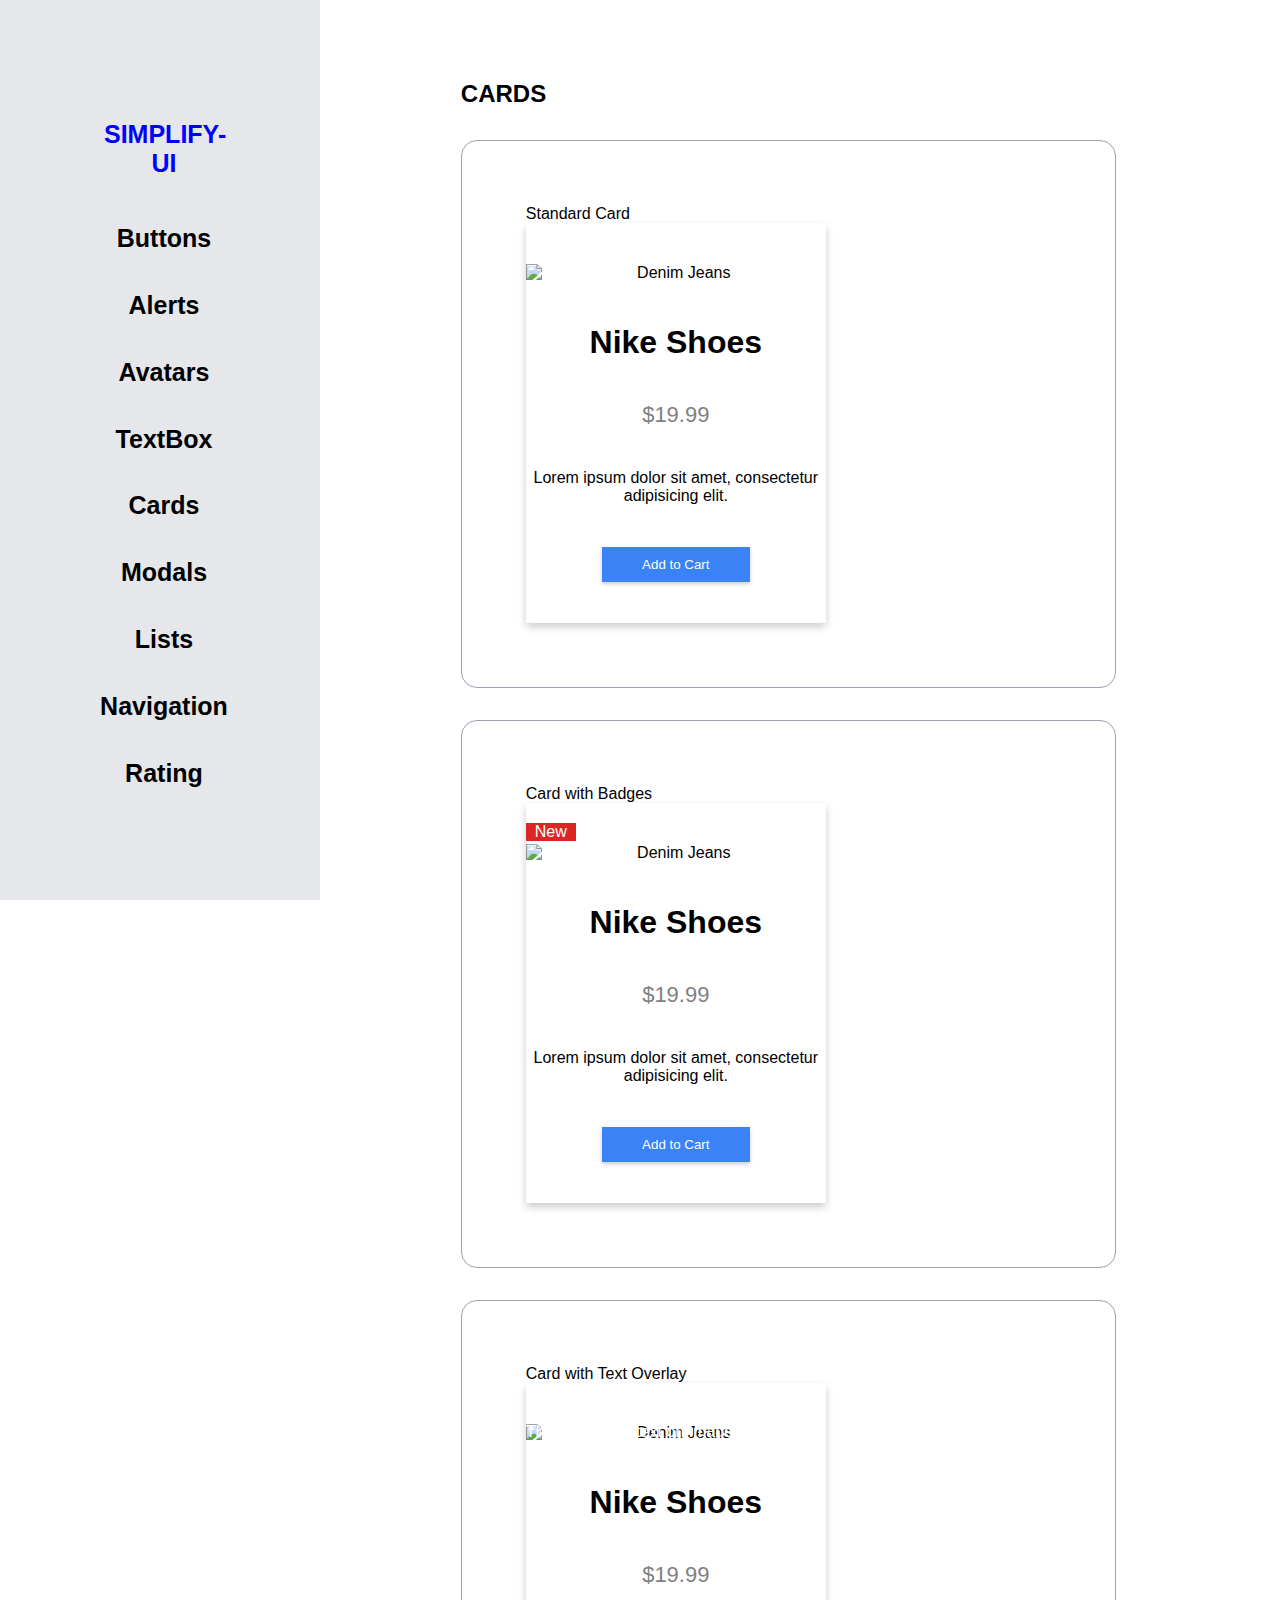
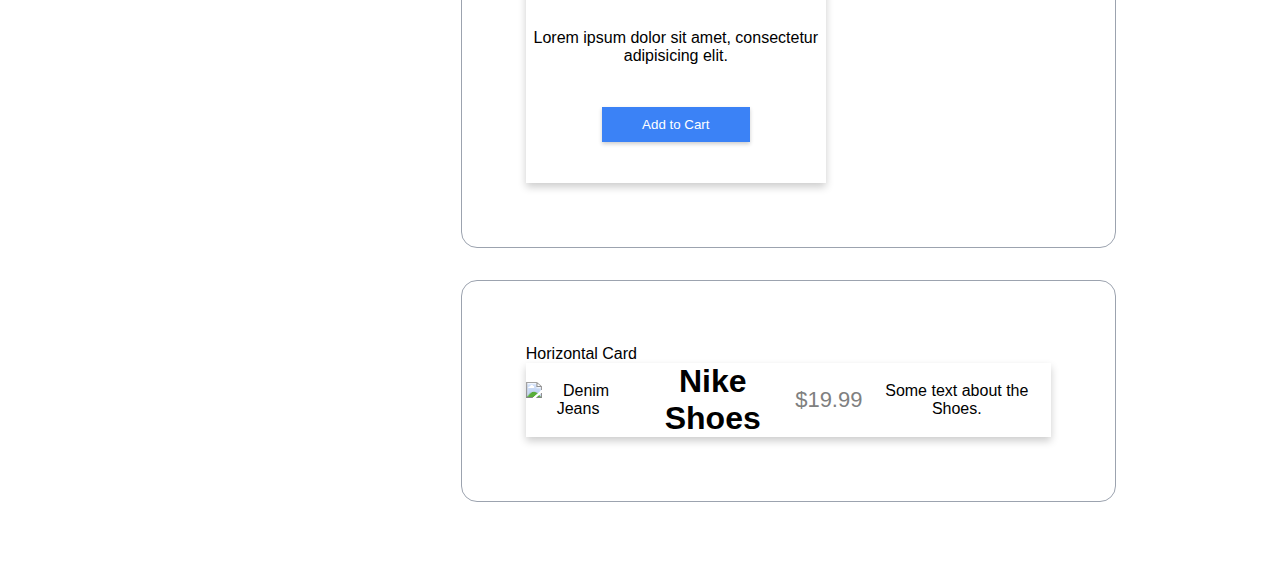
==== card.html @ a18bec61 "commit add new forms" ====
<!DOCTYPE html>
<html lang="en">
  <head>
    <meta charset="UTF-8" />
    <meta http-equiv="X-UA-Compatible" content="IE=edge" />
    <meta name="viewport" content="width=device-width, initial-scale=1.0" />
    <title>Document</title>
    <link rel="stylesheet" href="./styles.css" />
  </head>
  <body>
    <div class="sidenav">
      <a href="index.html" class="home-link">SIMPLIFY-UI</a>
      <a href="buttons.html">Buttons</a>
      <a href="alerts.html">Alerts</a>
      <a href="avatar.html">Avatars</a>
      <a href="textbox.html">TextBox</a>
      <a href="card.html">Cards</a>
      <a href="modal.html">Modals</a>
      <a href="list.html">Lists</a>
      <a href="navigation.html">Navigation</a>
      <a href="rating.html">Rating</a>
    </div>

    <div class="container">
      <div class="main">
        <h2>CARDS</h2>

        <div class="cont-ele">
          <p>Standard Card</p>
          <div class="card-prd">
            <img
              src="https://images.unsplash.com/photo-1580906853149-f82f7601d205?ixid=MXwxMjA3fDB8MHxzZWFyY2h8M3x8YXBwYXJlbHxlbnwwfHwwfA%3D%3D&ixlib=rb-1.2.1&auto=format&fit=crop&w=500&q=60"
              alt="Denim Jeans"
              style="width: 100%"
            />
            <h1>Nike Shoes</h1>
            <p class="price">$19.99</p>
            <p>Lorem ipsum dolor sit amet, consectetur adipisicing elit.</p>
            <p><button class="primary-button">Add to Cart</button></p>
          </div>
        </div>

        <div class="cont-ele">
          <p>Card with Badges</p>
          <div class="card-prd">
            <img
              src="https://images.unsplash.com/photo-1580906853149-f82f7601d205?ixid=MXwxMjA3fDB8MHxzZWFyY2h8M3x8YXBwYXJlbHxlbnwwfHwwfA%3D%3D&ixlib=rb-1.2.1&auto=format&fit=crop&w=500&q=60"
              alt="Denim Jeans"
              style="width: 100%"
            />
            <span class="card-badge">New</span>
            <h1>Nike Shoes</h1>
            <p class="price">$19.99</p>
            <p>Lorem ipsum dolor sit amet, consectetur adipisicing elit.</p>
            <p><button class="primary-button">Add to Cart</button></p>
          </div>
        </div>

        <div class="cont-ele">
          <p>Card with Text Overlay</p>
          <div class="card-prd">
            <img
              src="https://images.unsplash.com/photo-1580906853149-f82f7601d205?ixid=MXwxMjA3fDB8MHxzZWFyY2h8M3x8YXBwYXJlbHxlbnwwfHwwfA%3D%3D&ixlib=rb-1.2.1&auto=format&fit=crop&w=500&q=60"
              alt="Denim Jeans"
              style="width: 100%"
            />
            <span class="card-badge-text">This is Overlay text on Image</span>
            <h1>Nike Shoes</h1>
            <p class="price">$19.99</p>
            <p>Lorem ipsum dolor sit amet, consectetur adipisicing elit.</p>
            <p><button class="primary-button">Add to Cart</button></p>
          </div>
        </div>

        <div class="cont-ele">
          <p>Horizontal Card</p>
          <div class="card-prd-horz">
            <img
              src="https://images.unsplash.com/photo-1580906853149-f82f7601d205?ixid=MXwxMjA3fDB8MHxzZWFyY2h8M3x8YXBwYXJlbHxlbnwwfHwwfA%3D%3D&ixlib=rb-1.2.1&auto=format&fit=crop&w=500&q=60"
              alt="Denim Jeans"
            />

            <h1>Nike Shoes</h1>
            <p class="price">$19.99</p>
            <p>Some text about the Shoes.</p>
          </div>
        </div>
      </div>
    </div>
  </body>
</html>
---- styles.css ----
* {
    margin: 0;
    padding: 0;
    box-sizing: border-box;
    font-family: Arial,
        Helvetica,
        sans-serif;

}






.list {
    width: 100%;

}

.list .list-item {
    width: 600px;
    height: 50px;
    border: 1px solid #9CA3AF;
    list-style: none;
    border-radius: 5px;
    ;
    margin: 1rem;
    text-align: center;
    background: #D1D5DB;
}

.list .list-item:hover {
    box-shadow: 5px 10px 8px #888888;
}


.list .list-item-stacked {
    width: 600px;
    height: 50px;
    border: 0.1px solid #9CA3AF;
    list-style: none;
    border-radius: 5px;
    text-align: center;
    background: #D1D5DB;
}

.list .list-item-stacked:hover {
    box-shadow: 2px 5px 4px #888888;
}



.modal {
    border: 1px solid black;
    display: flex;
    flex-direction: column;
    justify-content: space-evenly;
    align-items: center;
    height: 150px;
    width: 400px;
    /* display: none; */

    /* Full width */

    /* Full height */
}

.card-prd-horz {
    box-shadow: 0 4px 8px 0 rgba(0, 0, 0, 0.2);
    /* width: 500px; */
    /* margin: auto; */
    text-align: center;
    font-family: arial;
    max-height: 400px;
    display: flex;
    /* flex-direction: column; */
    justify-content: space-evenly;
    align-items: center;
    /* position: relative; */
}

.card-prd-horz .price {
    color: grey;
    font-size: 22px;
}

.card-prd-horz:hover {
    box-shadow: 5px 10px 8px #888888;
}

.card-prd {
    box-shadow: 0 4px 8px 0 rgba(0, 0, 0, 0.2);
    max-width: 300px;
    /* margin: auto; */
    text-align: center;
    font-family: arial;
    height: 400px;
    display: flex;
    flex-direction: column;
    justify-content: space-evenly;
    position: relative;
}

.card-prd:hover {
    box-shadow: 5px 10px 8px #888888;
}

.card-prd .price {
    color: grey;
    font-size: 22px;
}

.card-prd .card-badge {
    position: absolute;
    top: 20px;
    left: 0;
    color: white;
    background: #DC2626;
    width: 50px;
}

.card-prd .card-badge-text {
    position: absolute;
    top: 40px;
    left: 0;
    color: white;
    /* background: #DC2626; */
    /* width: 50px; */
}



.sidenav {
    width: 25%;
    height: 100vh;
    background-color: #E5E7EB;
    /* background-image: linear-gradient(160deg, #0093E9 0%, #80D0C7 100%); */
    /* color: black; */
    position: fixed;
    display: flex;
    flex-direction: column;
    text-align: center;
    padding: 5rem;
    justify-content: space-evenly;
}

.sidenav a {
    /* margin: 2rem; */
    text-decoration: none;
    padding: 6px 8px 6px 16px;
    text-decoration: none;
    font-size: 25px;
    color: black;
    font-weight: bold;

}

.sidenav a:hover {
    color: #2563EB;
}


/* Style page content */
.main {
    margin-left: 20%;
    /* Same as the width of the sidebar */
    padding: 5rem 0px;
    /* border: 1px solid black; */
    /* margin-top: 3rem; */
}


.sidenav .home-link {
    color: blue;
    margin: 0.5rem;
}


.container {
    margin-left: 20%;
    /* border:1px solid black; */
    /* display: flex; */
    /* text-align: center; */
    /* align-items: center; */
    /* height: 100vh; */


}

.cont-index {
    margin-left: 25%;
    display: flex;
    flex-direction: column;
    /* justify-content: space-around; */
    /* align-items: center; */
    height: 100vh;
    background-image: url('https://blog.creatopy.com/wp-content/uploads/2020/04/Poster-Examples.png');
    color: #DC2626;
    font-weight: bold;
    font-size: 20px;
    /* border: 1px solid red; */
}

.cont-index .cont-head {
    /* justify-content: flex-start; */
    margin-left: 4rem;
    margin-top: 2rem;
    ;
    /* background: white; */
    width: fit-content;
    border-radius: 0.5rem;
}



.cont-ele {
    margin-top: 2rem;
    border: 1px solid #9CA3AF;
    border-radius: 1rem;
    padding: 4rem;
    width: 80%;
}

.cont-ele-link {
    margin-top: 0.5rem;
}

.navbar {
    margin: 0;
    padding: 0;
    list-style-type: none;
    display: flex;
    background: #3B82F6;
    position: sticky;
    top: 0;
}

li a {
    display: block;
    color: white;
    text-align: center;
    padding: 1rem 1rem;
    text-decoration: none;
}

li a:hover {
    background-color: white;
    color: #3B82F6;
}


.input-container {
    width: 70%;
    border-radius: 5px;
    background-color: #f2f2f2;
    padding: 20px;
}

.input-text {
    width: 300px;
    padding: 12px 20px;
    margin: 8px 0;
    display: inline-block;
    border: 1px solid #ccc;
    border-radius: 4px;

}



.primary-alert {
    background: #BFDBFE;
    padding: 10px;
    margin: 1rem 1rem;
    border-radius: 0.2rem;
}

.primary-alert p {
    margin: auto auto;
    padding: 2px 2px;
    font-size: 1rem;

}

.secondary-alert {
    background: #E5E7EB;
    padding: 10px;
    margin: 1rem 1rem;
    border-radius: 0.2rem;
}

.secondary-alert p {
    margin: auto auto;
    padding: 2px 2px;
    font-size: 1rem;

}


.warning-alert {
    background: #FDE68A;
    padding: 10px;
    margin: 1rem 1rem;
    border-radius: 0.2rem;
}

.warning-alert p {
    margin: auto auto;
    padding: 2px 2px;
    font-size: 1rem;

}


.success-alert {
    background: #A7F3D0;
    padding: 10px;
    margin: 1rem 1rem;
    border-radius: 0.2rem;
}

.success-alert p {
    margin: auto auto;
    padding: 2px 2px;
    font-size: 1rem;

}


.danger-alert {
    background: #FECACA;
    padding: 10px;
    margin: 1rem 1rem;
    border-radius: 0.2rem;
}

.danger-alert p {
    margin: auto auto;
    padding: 2px 2px;
    font-size: 1rem;

}


.avatar-bdg {
    background-color: #555;
    color: white;
    text-decoration: none;
    /* padding: 15px 26px; */
    position: relative;
    display: inline-block;
    border-radius: 50%;
    width: 80px;
    height: 80px;
}



.avatar-bdg .badge-online {
    position: absolute;
    bottom: 0px;
    right: 10px;
    /* padding: 5px 10px; */
    border-radius: 50%;
    background: #10B981;
    color: white;
    height: 1rem;
    width: 1rem
}

.avatar-bdg .badge-busy {
    position: absolute;
    bottom: 0px;
    right: 10px;
    /* padding: 5px 10px; */
    border-radius: 50%;
    background: #DC2626;
    color: white;
    height: 1rem;
    width: 1rem
}

.avatar-bdg .badge-offline {
    position: absolute;
    bottom: 0px;
    right: 10px;
    /* padding: 5px 10px; */
    border-radius: 50%;
    background: #9CA3AF;
    color: white;
    height: 1rem;
    width: 1rem
}


.avatarImage-small {
    width: 60px;
    height: 60px;
    border-radius: 50%;
}

.avatarImage-medium {
    width: 80px;
    height: 80px;
    border-radius: 50%;
}

.avatarImage-large {
    width: 100px;
    height: 130px;
    border-radius: 50%;
}



.rating {
    background-color: #059669;
    color: white;
    border: 1px solid #059669;

    font-weight: bold;
}

.primary-button {
    background: #3B82F6;
    color: #fff;
    box-shadow: 0 2px 4px 0 rgb(0 0 0 / 20%);
    border: none;
    cursor: pointer;
    /* border-radius: 1rem; */
    height: 35px;
    padding: 5px 40px;
    font-family: "Sofia",
        sans-serif;
    outline: none;

}

.primary-button:hover {
    background-color: #2563EB;
}

.secondary-button {
    background: #6B7280;
    color: #fff;
    box-shadow: 0 2px 4px 0 rgb(0 0 0 / 20%);
    border: none;
    cursor: pointer;
    /* border-radius: 1rem; */
    height: 35px;
    padding: 5px 40px;
    font-family: "Sofia",
        sans-serif;

}

.warning-button {
    background: #FBBF24;
    color: #fff;
    box-shadow: 0 2px 4px 0 rgb(0 0 0 / 20%);
    border: none;
    cursor: pointer;
    /* border-radius: 1rem; */
    height: 35px;
    padding: 5px 40px;
    font-family: "Sofia",
        sans-serif;

}

.success-button {
    background: #059669;
    color: #fff;
    box-shadow: 0 2px 4px 0 rgb(0 0 0 / 20%);
    border: none;
    cursor: pointer;
    /* border-radius: 1rem; */
    height: 35px;
    padding: 5px 40px;
    font-family: "Sofia",
        sans-serif;

}

.danger-button {
    background: #DC2626;
    color: #fff;
    box-shadow: 0 2px 4px 0 rgb(0 0 0 / 20%);
    border: none;
    cursor: pointer;
    /* border-radius: 1rem; */
    height: 35px;
    padding: 5px 40px;
    font-family: "Sofia",
        sans-serif;

}



.link-button {
    background: #3B82F6;
    color: #fff;
    box-shadow: 0 2px 4px 0 rgb(0 0 0 / 20%);
    cursor: pointer;
    padding: 8px 40px;
    border: none;
    text-decoration: none;
    font-family: "Sofia",
        sans-serif;
    /* height: 35px; */
    margin: 5px;
}








/* .container{
    background-color: turquoise;
    display: flex;
    flex-direction: row;
    flex-direction: column;
    flex-direction: row-reverse;
    flex-direction: row;
} */
.card {

    border: 1px solid black;
    padding: 1rem;

}

.flex1 {
    flex-grow: 1
}

.flex2 {
    flex-grow: 1
}

.flex3 {
    flex-grow: 0.2
}

/* Use FLEX in Container 
Then Use Justify-Content to adjust Items Horizontly 
Use Align Items to Adjust Items Vertically  

FLEX WRAP is also useful - Check it out
*/


/* - Align items is `stretch` by default. - Other options are `stretch|center|flex-start|flex-end|baseline|` - Now,
alignment can be controlled from both parent and child - Parent: `align-items: center` - Child: `align-self: auto|stretch|center|flex-start|flex-end|baseline|` */

.container2 {
    background-color: yellow;
    display: flex;
    /* justify-content: flex-end;
    justify-content: flex-start;
    /* justify-content: space-between; */
    justify-content: space-around;
    /* justify-content:center; */
    /* align-items:flex-start; */
    align-items: center;
    height: 60vh;
    border: 1px solid red;
}

.card2 {
    width: 30%;
    border: 1px solid black;
    padding: 2rem;
    background: rgb(117, 86, 228);
    /* align-self: center; */
}

.card3 {
    align-self: flex-end;
}

@media(max-width:700px) {
    .container2 {
        display: flex;
        flex-direction: column;
        background: rgb(20, 220, 127);
        justify-content: flex-start;
        align-items: center;

    }

    .card2 {
        width: 100%;
    }

}

.cont-card {
    border: 1px solid black;
    width: 20%;
    height: 300px;
    padding: 1rem;
    display: flex;
    flex-direction: column;
    /* align-items: center; */
    justify-content: space-evenly;

}

.cont-card2 {
    border: 1px solid black;
    width: 20%;
    height: 700px;
    padding: 2rem;
    display: flex;
    flex-direction: column;
    /* align-items: center; */
    justify-content: space-evenly;

}



/* POSITION : STATIC (Default ), Absolute , Realtive, FIXED , STICKY  */

/* Static - Normal Position */
/* Relative - Move top/right/bottom/left Relative to its Normal/Original position  */
/* Absolute - Move top/right/bottom/left Relative to its PARENT(Body/Container) position  */
/* Fixed: Postion remain Fixed relative to the Brower Window */
/* Sticky :  */
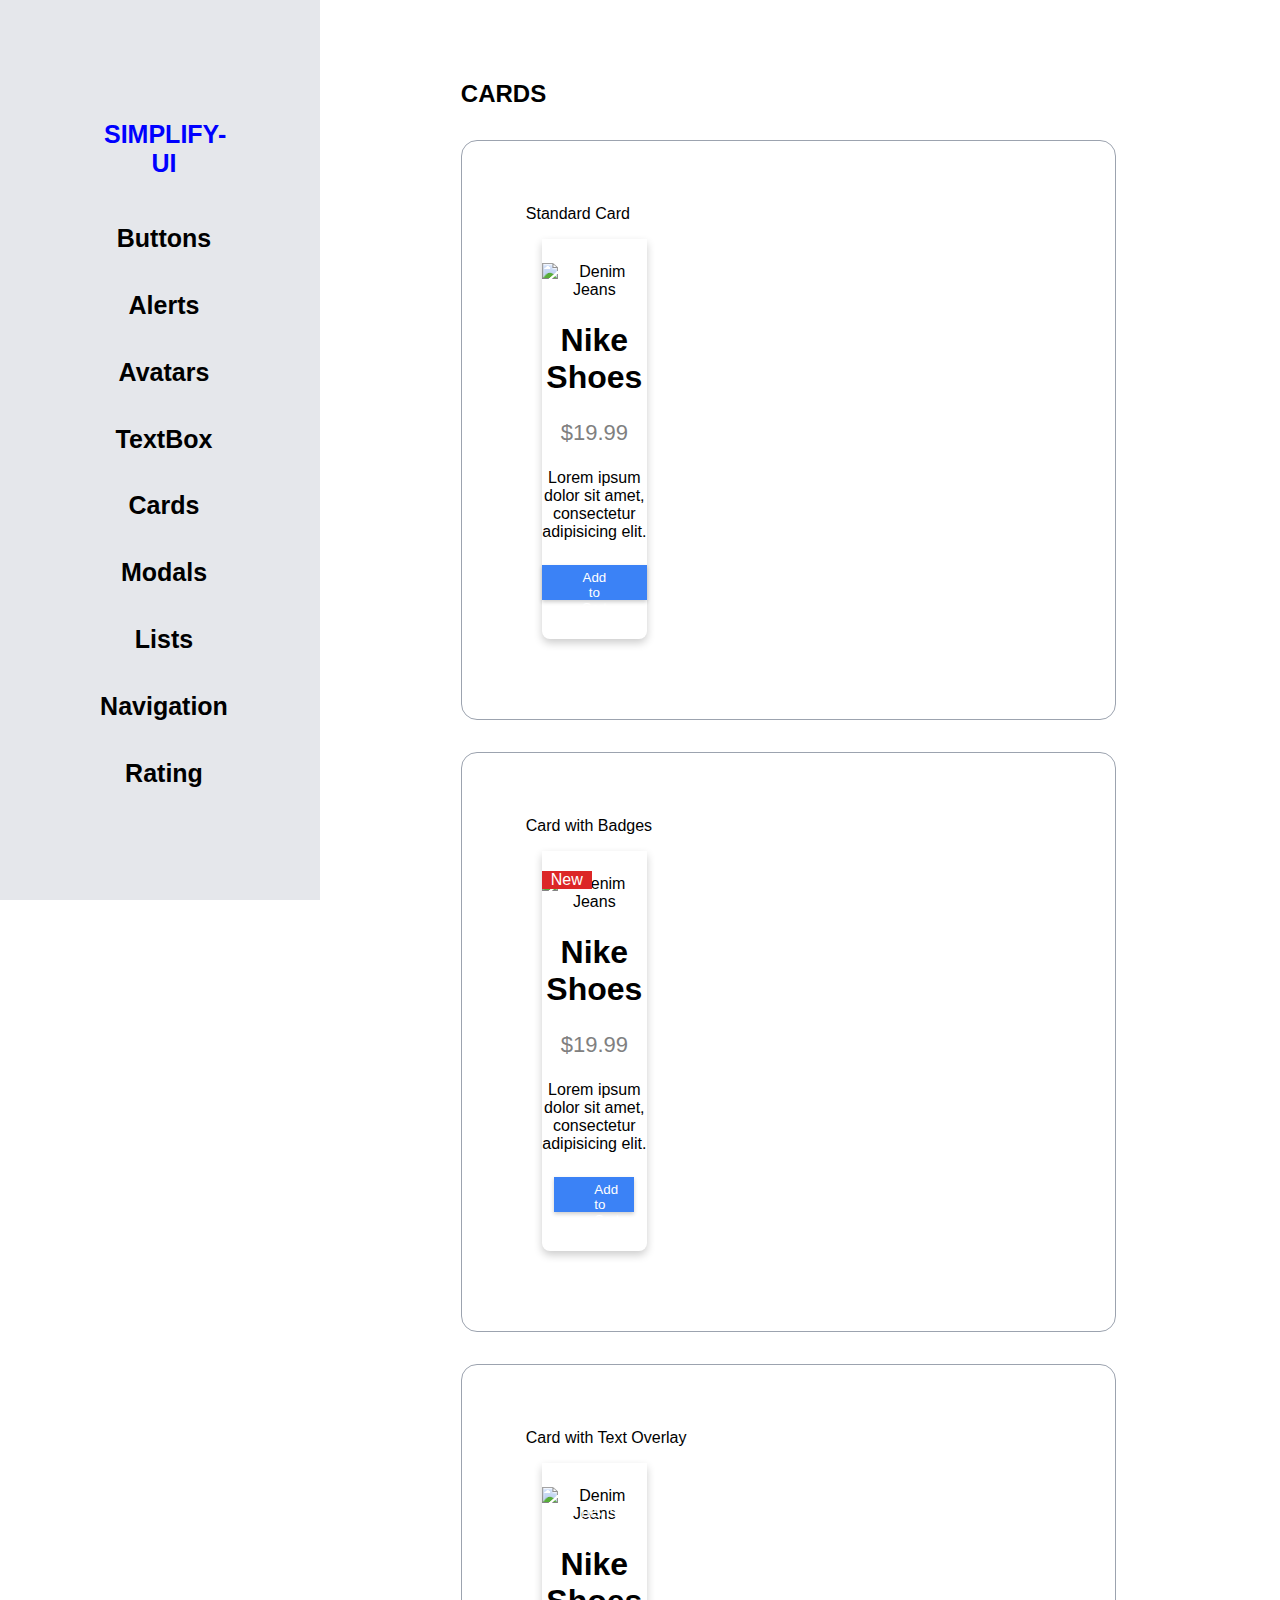
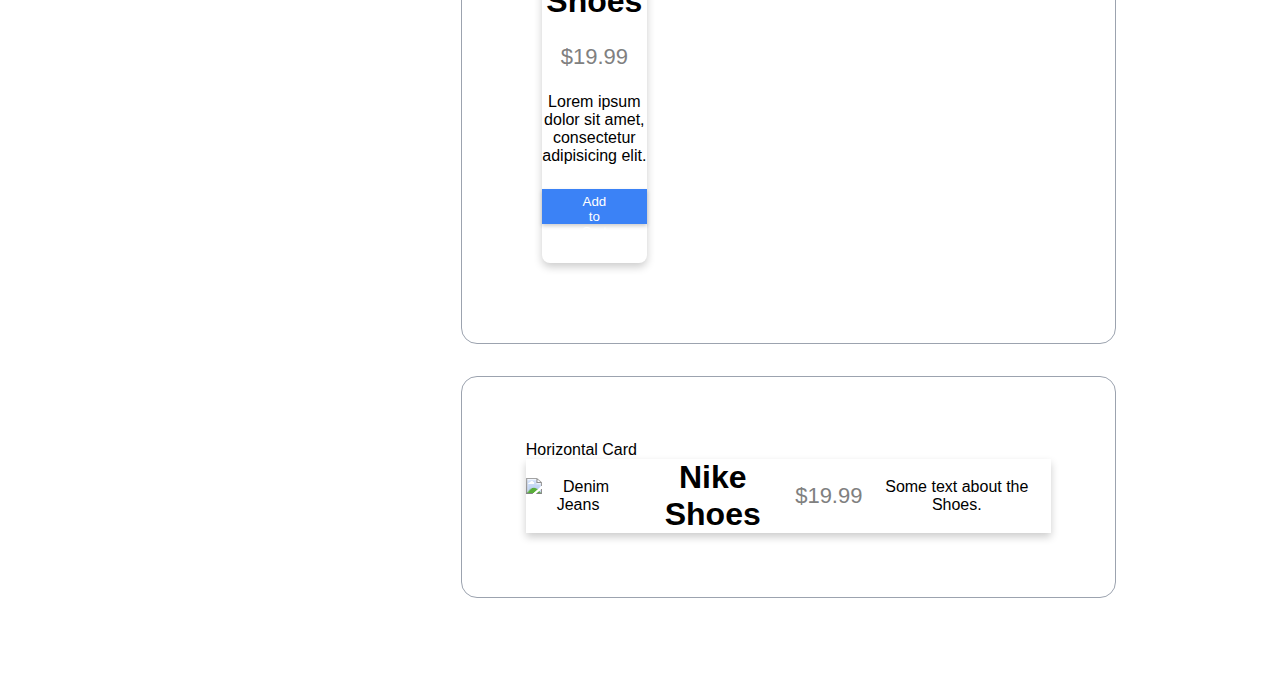
==== commit c80e6c58: "commit" ====
--- a/card.html
+++ b/card.html
@@ -52,7 +52,7 @@
             <h1>Nike Shoes</h1>
             <p class="price">$19.99</p>
             <p>Lorem ipsum dolor sit amet, consectetur adipisicing elit.</p>
-            <p><button class="primary-button">Add to Cart</button></p>
+            <p><button class="card-btn">Add to Cart</button></p>
           </div>
         </div>
 
--- a/styles.css
+++ b/styles.css
@@ -89,18 +89,39 @@
     box-shadow: 5px 10px 8px #888888;
 }
 
-.card-prd {
-    box-shadow: 0 4px 8px 0 rgba(0, 0, 0, 0.2);
-    max-width: 300px;
-    /* margin: auto; */
-    text-align: center;
-    font-family: arial;
-    height: 400px;
-    display: flex;
-    flex-direction: column;
-    justify-content: space-evenly;
-    position: relative;
-}
+
+.card-btn {
+    background: #3B82F6;
+    color: #fff;
+    width: 50%;
+    box-shadow: 0 2px 4px 0 rgb(0 0 0 / 20%);
+    border: none;
+    cursor: pointer;
+    /* border-radius: 1rem; */
+    height: 35px;
+    padding: 5px 40px;
+    font-family: "Sofia",
+        sans-serif;
+    outline: none;
+
+}
+
+
+
+   .card-prd {
+       box-shadow: 0 4px 8px 0 rgba(0, 0, 0, 0.2);
+       max-width: 20%;
+       margin: 1rem;
+       border-radius: 0 0 0.5rem 0.5rem;
+       text-align: center;
+       font-family: arial;
+       height: 400px;
+       display: flex;
+       flex-direction: column;
+       justify-content: space-evenly;
+       position: relative;
+   }
+
 
 .card-prd:hover {
     box-shadow: 5px 10px 8px #888888;
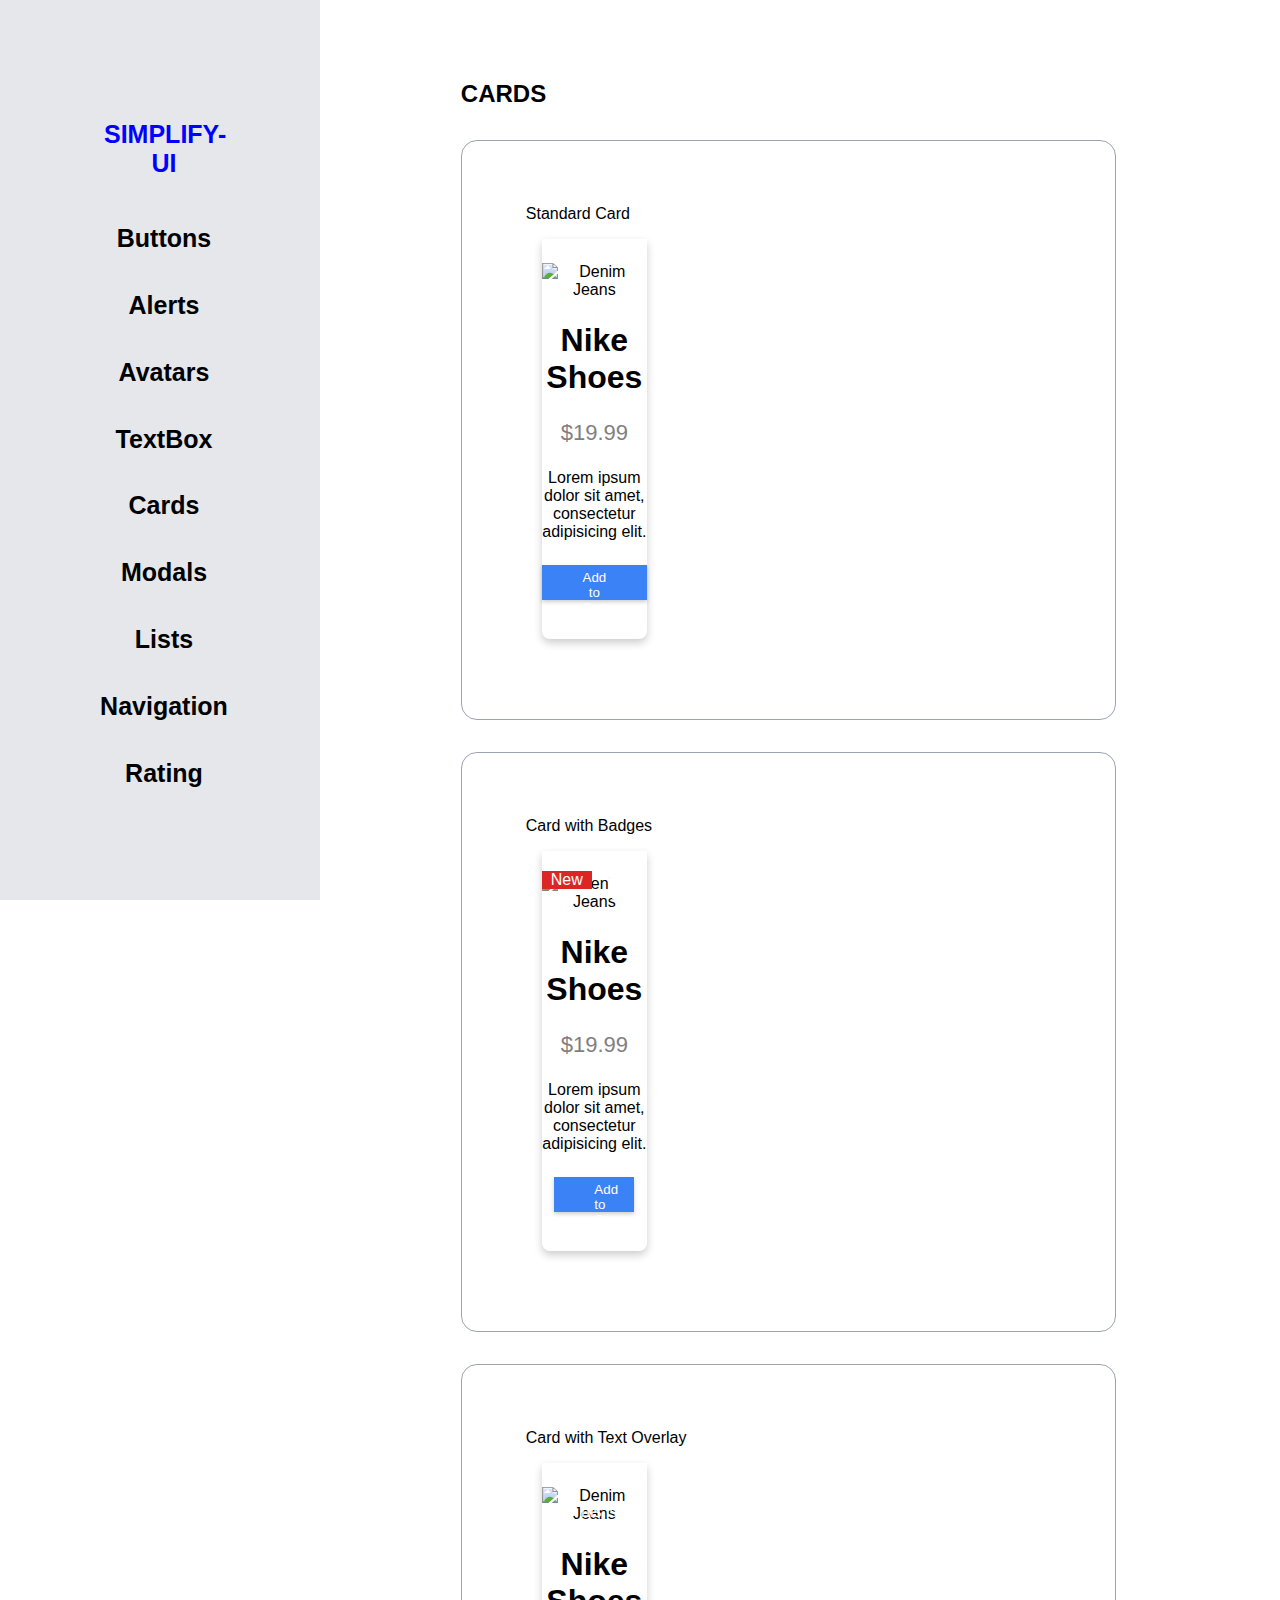
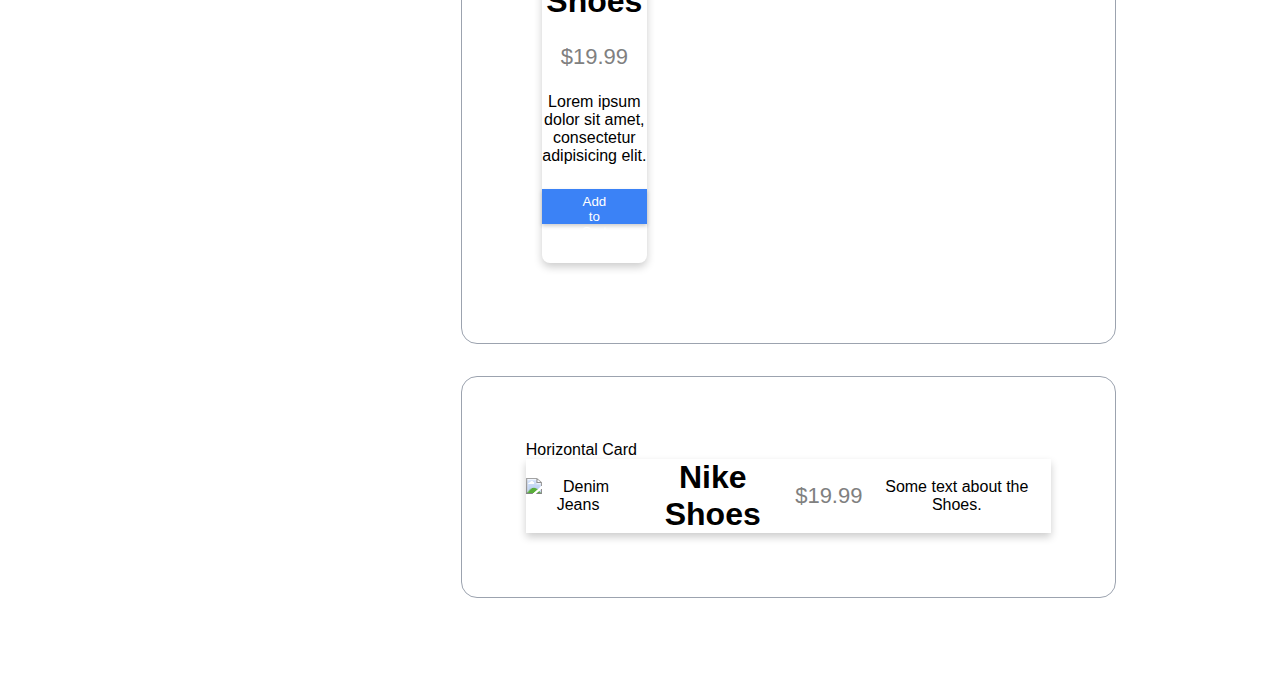
==== commit b0a4a6c4: "commit" ====
--- a/card.html
+++ b/card.html
@@ -46,10 +46,11 @@
             <img
               src="https://images.unsplash.com/photo-1580906853149-f82f7601d205?ixid=MXwxMjA3fDB8MHxzZWFyY2h8M3x8YXBwYXJlbHxlbnwwfHwwfA%3D%3D&ixlib=rb-1.2.1&auto=format&fit=crop&w=500&q=60"
               alt="Denim Jeans"
-              style="width: 100%"
+              class="card-img"
             />
             <span class="card-badge">New</span>
             <h1>Nike Shoes</h1>
+            <span class="card-bdg-wish"><i class="fa icon">&#xf08a;</i></span>
             <p class="price">$19.99</p>
             <p>Lorem ipsum dolor sit amet, consectetur adipisicing elit.</p>
             <p><button class="card-btn">Add to Cart</button></p>
--- a/styles.css
+++ b/styles.css
@@ -89,39 +89,19 @@
     box-shadow: 5px 10px 8px #888888;
 }
 
-
-.card-btn {
-    background: #3B82F6;
-    color: #fff;
-    width: 50%;
-    box-shadow: 0 2px 4px 0 rgb(0 0 0 / 20%);
-    border: none;
-    cursor: pointer;
-    /* border-radius: 1rem; */
-    height: 35px;
-    padding: 5px 40px;
-    font-family: "Sofia",
-        sans-serif;
-    outline: none;
-
-}
-
-
-
-   .card-prd {
-       box-shadow: 0 4px 8px 0 rgba(0, 0, 0, 0.2);
-       max-width: 20%;
-       margin: 1rem;
-       border-radius: 0 0 0.5rem 0.5rem;
-       text-align: center;
-       font-family: arial;
-       height: 400px;
-       display: flex;
-       flex-direction: column;
-       justify-content: space-evenly;
-       position: relative;
-   }
-
+.card-prd {
+    box-shadow: 0 4px 8px 0 rgba(0, 0, 0, 0.2);
+    max-width: 20%;
+    margin: 1rem;
+    border-radius: 0 0 0.5rem 0.5rem;
+    text-align: center;
+    font-family: arial;
+    height: 400px;
+    display: flex;
+    flex-direction: column;
+    justify-content: space-evenly;
+    position: relative;
+}
 
 .card-prd:hover {
     box-shadow: 5px 10px 8px #888888;
@@ -141,13 +121,38 @@
     width: 50px;
 }
 
+.card-prd .card-bdg-wish {
+    position: absolute;
+    top: 20px;
+    right: 10px;
+    cursor: pointer;
+}
+
+
+
+.card-prd .card-bdg-wish .icon {
+    font-size: 25px;
+    border: none;
+    background-color: white;
+    padding: 5px;
+    border-radius: 50%;
+    color: #9ca3af;
+}
+
+.card-prd .card-bdg-wish .icon:hover {
+
+    background-color: #D1D5DB;
+
+}
+
+
+
 .card-prd .card-badge-text {
     position: absolute;
     top: 40px;
     left: 0;
     color: white;
-    /* background: #DC2626; */
-    /* width: 50px; */
+
 }
 
 
@@ -458,6 +463,29 @@
 
 }
 
+.card-prd .card-img {
+    width: 100%;
+    height: auto
+}
+
+
+.card-btn {
+    background: #3B82F6;
+    color: #fff;
+    width: 50%;
+    box-shadow: 0 2px 4px 0 rgb(0 0 0 / 20%);
+    border: none;
+    cursor: pointer;
+    /* border-radius: 1rem; */
+    height: 35px;
+    padding: 5px 40px;
+    font-family: "Sofia",
+        sans-serif;
+    outline: none;
+
+}
+
+
 .primary-button:hover {
     background-color: #2563EB;
 }
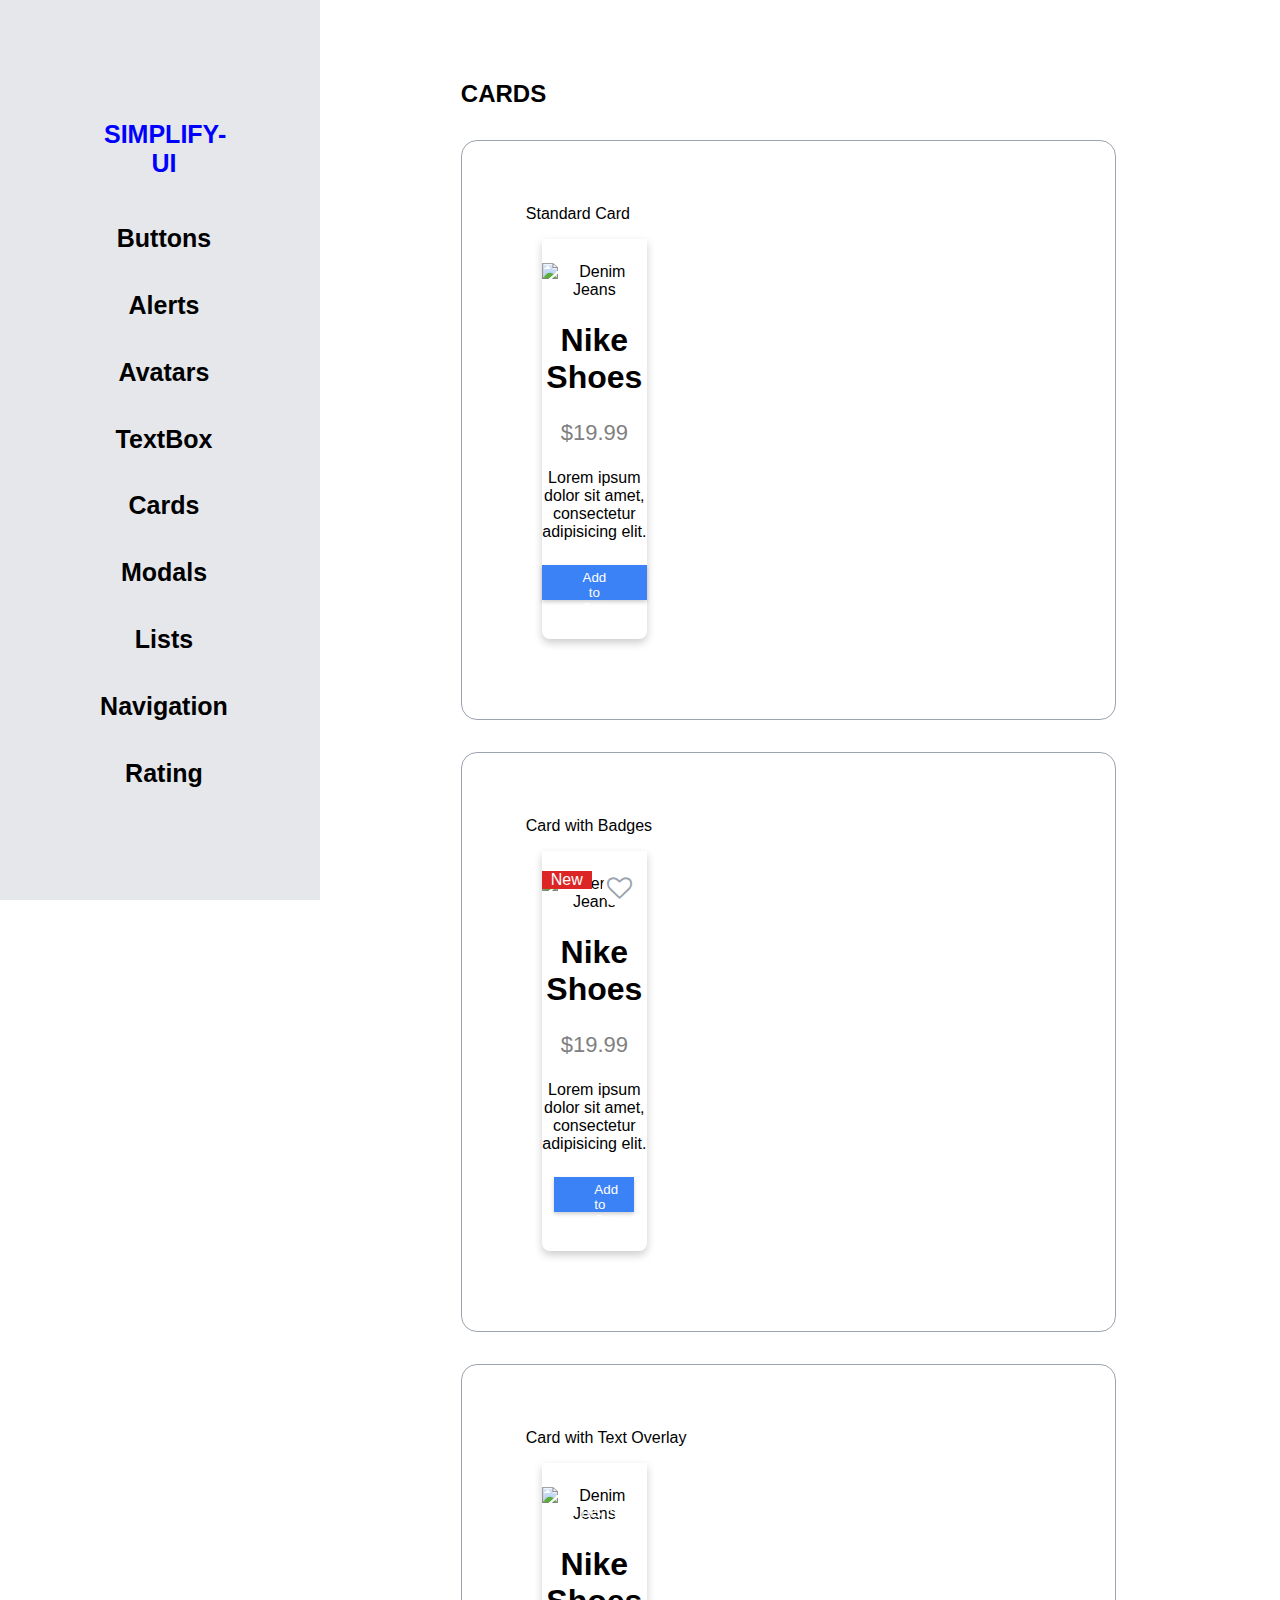
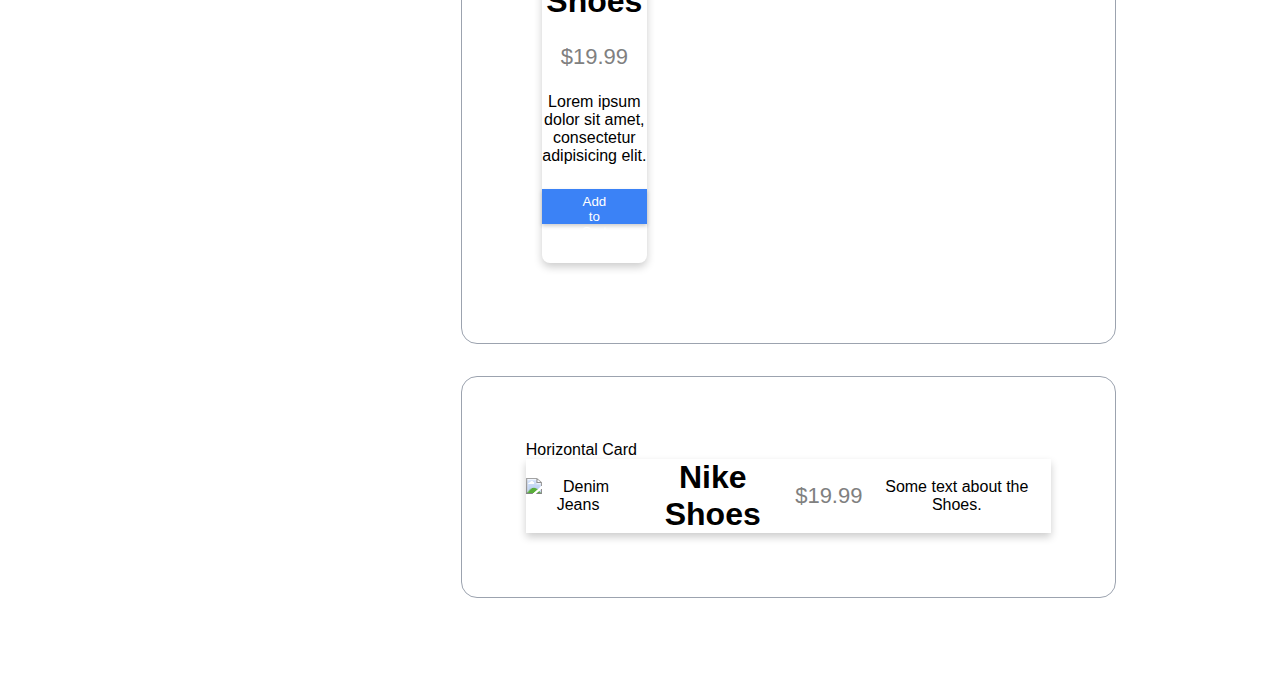
==== commit 0fe2b1c9: "commit" ====
--- a/card.html
+++ b/card.html
@@ -6,6 +6,10 @@
     <meta name="viewport" content="width=device-width, initial-scale=1.0" />
     <title>Document</title>
     <link rel="stylesheet" href="./styles.css" />
+    <link
+      rel="stylesheet"
+      href="https://cdnjs.cloudflare.com/ajax/libs/font-awesome/4.7.0/css/font-awesome.min.css"
+    />
   </head>
   <body>
     <div class="sidenav">
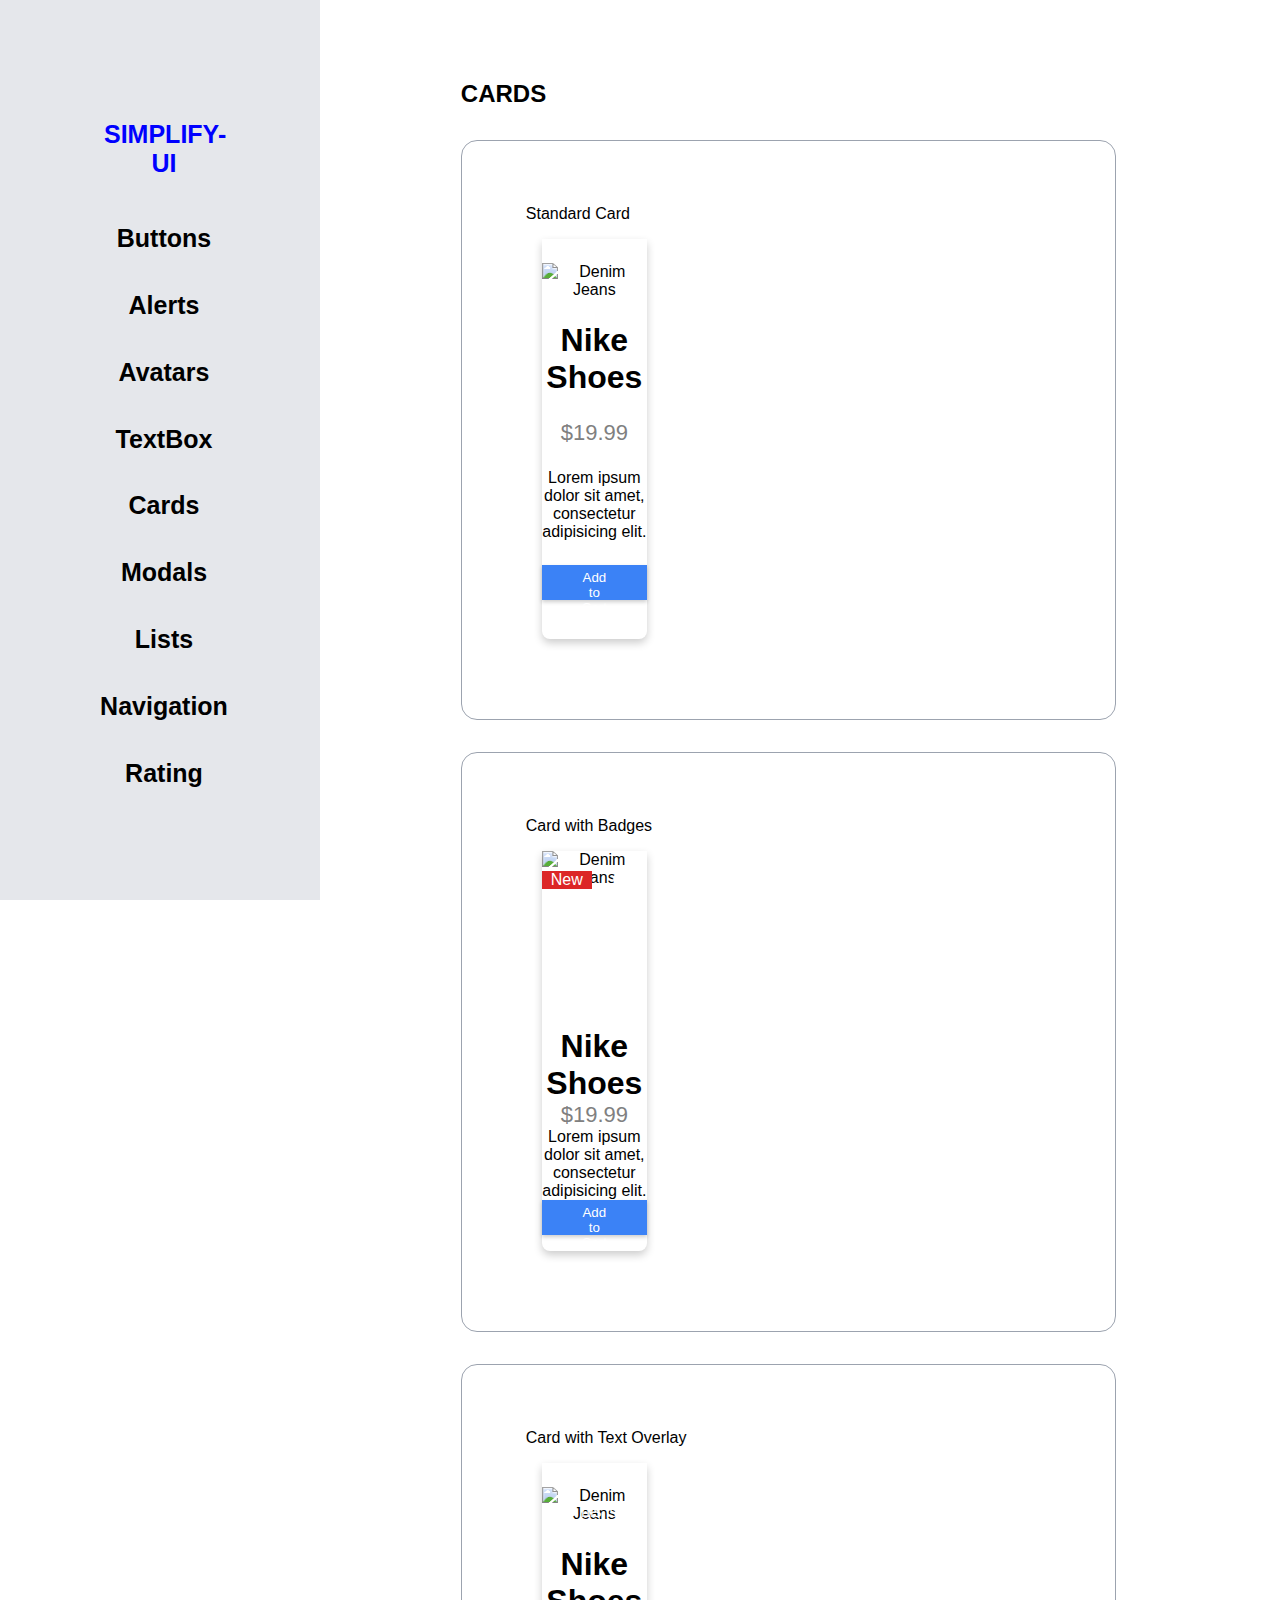
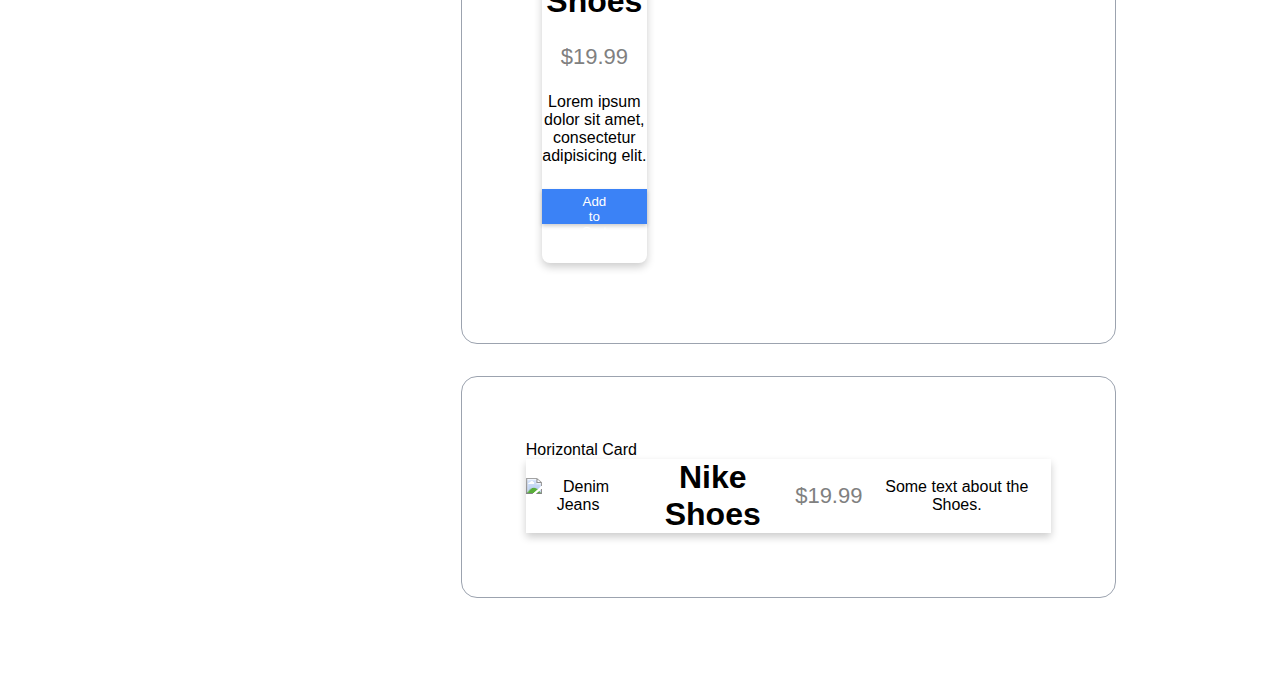
==== commit bd1d864c: "commit" ====
--- a/card.html
+++ b/card.html
@@ -54,7 +54,9 @@
             />
             <span class="card-badge">New</span>
             <h1>Nike Shoes</h1>
-            <span class="card-bdg-wish"><i class="fa icon">&#xf08a;</i></span>
+            <span
+              ><i style="font-size: 24px" class="fa fa-heart card-bdg-wish"></i
+            ></span>
             <p class="price">$19.99</p>
             <p>Lorem ipsum dolor sit amet, consectetur adipisicing elit.</p>
             <p><button class="card-btn">Add to Cart</button></p>
--- a/styles.css
+++ b/styles.css
@@ -126,23 +126,15 @@
     top: 20px;
     right: 10px;
     cursor: pointer;
-}
-
-
-
-.card-prd .card-bdg-wish .icon {
-    font-size: 25px;
-    border: none;
-    background-color: white;
-    padding: 5px;
-    border-radius: 50%;
-    color: #9ca3af;
-}
-
-.card-prd .card-bdg-wish .icon:hover {
-
-    background-color: #D1D5DB;
-
+    color: white;
+}
+
+
+
+
+
+.card-prd .card-bdg-wish:hover {
+    color: red
 }
 
 
@@ -260,6 +252,30 @@
     background: #3B82F6;
     position: sticky;
     top: 0;
+    justify-content: space-around;
+    height: 5rem;
+    align-items: center;
+    z-index:1
+
+
+}
+
+.navbar .navbar-itm-rgt {
+
+    display: flex;
+
+}
+
+.navbar .navbar-txtbx {
+
+    width: 300px;
+    height: 40px;
+    padding: 1rem 1rem;
+    margin: 8px 0;
+    display: inline-block;
+    border: 1px solid #ccc;
+    border-radius: 0.2rem;
+    outline: none
 }
 
 li a {
@@ -274,6 +290,28 @@
     background-color: white;
     color: #3B82F6;
 }
+
+.nav-list-btn {
+    background: #3B82F6;
+    color: #fff;
+    /* box-shadow: 0 2px 4px 0 rgb(0 0 0 / 20%); */
+    border: none;
+    cursor: pointer;
+    /* border-radius: 1rem; */
+    height: 35px;
+    padding: 5px 40px;
+    font-family: "Sofia",
+        sans-serif;
+    outline: none;
+
+}
+
+.nav-list-btn:hover {
+    background: white;
+    color: black;
+}
+
+
 
 
 .input-container {
@@ -465,14 +503,14 @@
 
 .card-prd .card-img {
     width: 100%;
-    height: auto
+    height: 100vh
 }
 
 
 .card-btn {
     background: #3B82F6;
     color: #fff;
-    width: 50%;
+    width: 100%;
     box-shadow: 0 2px 4px 0 rgb(0 0 0 / 20%);
     border: none;
     cursor: pointer;
